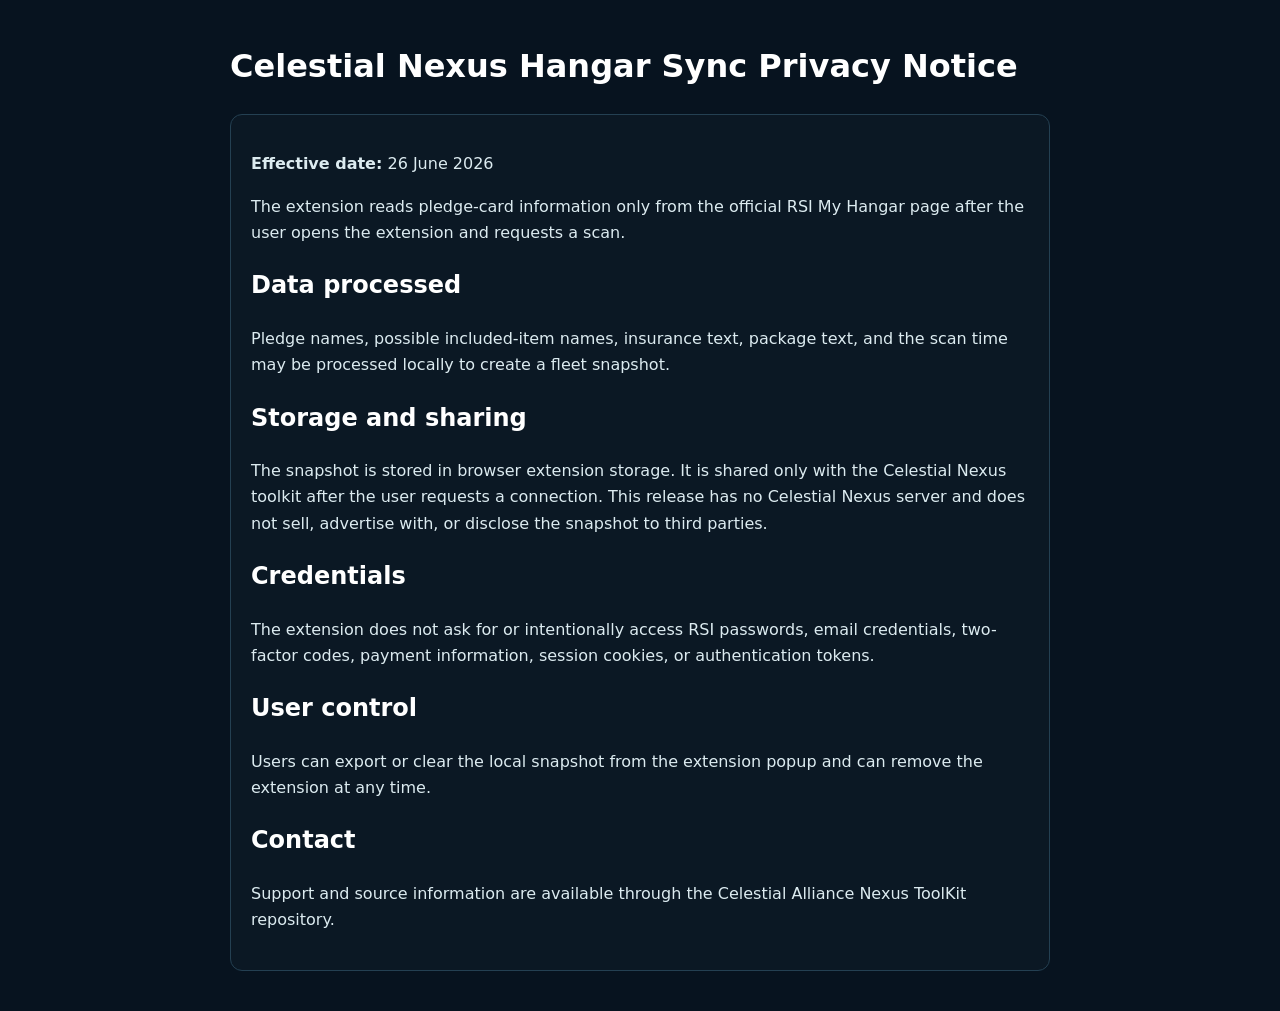
==== hangar-sync-privacy.html @ a92d1459 "Celestial Nexus V 1.2.1" ====
<!doctype html><html lang="en"><head><meta charset="utf-8"><meta name="viewport" content="width=device-width,initial-scale=1"><title>Celestial Nexus Hangar Sync — Privacy</title><style>body{max-width:820px;margin:40px auto;padding:0 20px;background:#07131f;color:#dcebf0;font:16px/1.65 system-ui,sans-serif}h1,h2{color:#fff}a{color:#38bdf8}.card{padding:20px;border:1px solid #244052;border-radius:12px;background:#0b1824}</style></head><body><h1>Celestial Nexus Hangar Sync Privacy Notice</h1><div class="card"><p><strong>Effective date:</strong> 26 June 2026</p><p>The extension reads pledge-card information only from the official RSI My Hangar page after the user opens the extension and requests a scan.</p><h2>Data processed</h2><p>Pledge names, possible included-item names, insurance text, package text, and the scan time may be processed locally to create a fleet snapshot.</p><h2>Storage and sharing</h2><p>The snapshot is stored in browser extension storage. It is shared only with the Celestial Nexus toolkit after the user requests a connection. This release has no Celestial Nexus server and does not sell, advertise with, or disclose the snapshot to third parties.</p><h2>Credentials</h2><p>The extension does not ask for or intentionally access RSI passwords, email credentials, two-factor codes, payment information, session cookies, or authentication tokens.</p><h2>User control</h2><p>Users can export or clear the local snapshot from the extension popup and can remove the extension at any time.</p><h2>Contact</h2><p>Support and source information are available through the Celestial Alliance Nexus ToolKit repository.</p></div></body></html>
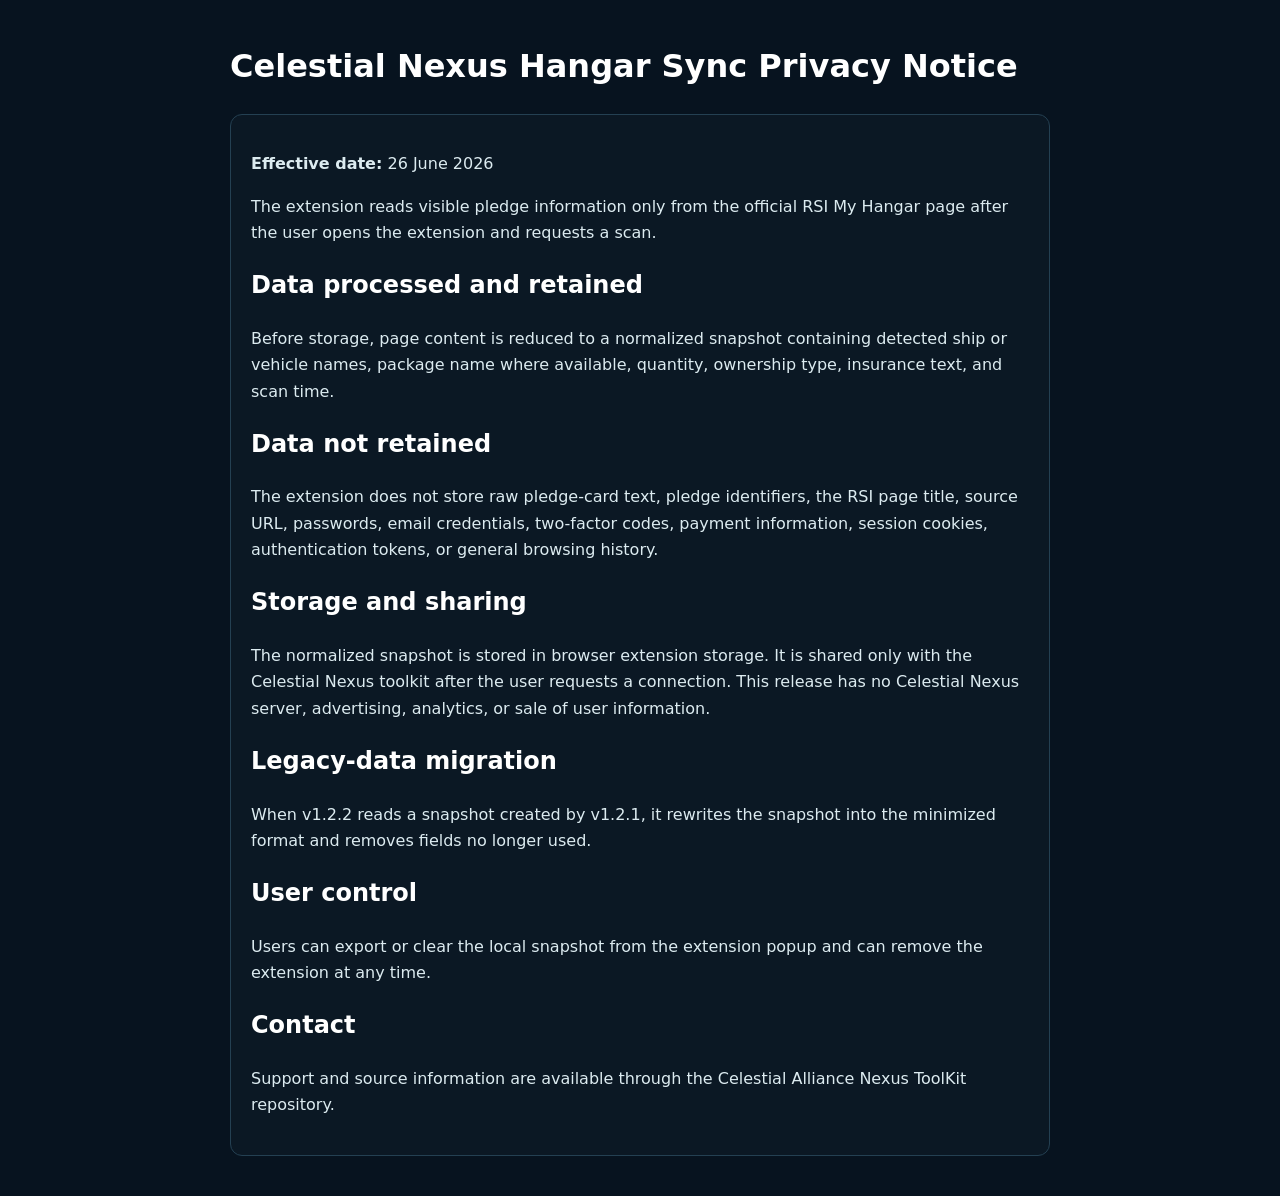
==== commit 43d0d242: "Celestial Nexus v 1.2.2" ====
--- a/hangar-sync-privacy.html
+++ b/hangar-sync-privacy.html
@@ -1 +1 @@
-<!doctype html><html lang="en"><head><meta charset="utf-8"><meta name="viewport" content="width=device-width,initial-scale=1"><title>Celestial Nexus Hangar Sync — Privacy</title><style>body{max-width:820px;margin:40px auto;padding:0 20px;background:#07131f;color:#dcebf0;font:16px/1.65 system-ui,sans-serif}h1,h2{color:#fff}a{color:#38bdf8}.card{padding:20px;border:1px solid #244052;border-radius:12px;background:#0b1824}</style></head><body><h1>Celestial Nexus Hangar Sync Privacy Notice</h1><div class="card"><p><strong>Effective date:</strong> 26 June 2026</p><p>The extension reads pledge-card information only from the official RSI My Hangar page after the user opens the extension and requests a scan.</p><h2>Data processed</h2><p>Pledge names, possible included-item names, insurance text, package text, and the scan time may be processed locally to create a fleet snapshot.</p><h2>Storage and sharing</h2><p>The snapshot is stored in browser extension storage. It is shared only with the Celestial Nexus toolkit after the user requests a connection. This release has no Celestial Nexus server and does not sell, advertise with, or disclose the snapshot to third parties.</p><h2>Credentials</h2><p>The extension does not ask for or intentionally access RSI passwords, email credentials, two-factor codes, payment information, session cookies, or authentication tokens.</p><h2>User control</h2><p>Users can export or clear the local snapshot from the extension popup and can remove the extension at any time.</p><h2>Contact</h2><p>Support and source information are available through the Celestial Alliance Nexus ToolKit repository.</p></div></body></html>+<!doctype html><html lang="en"><head><meta charset="utf-8"><meta name="viewport" content="width=device-width,initial-scale=1"><title>Celestial Nexus Hangar Sync — Privacy</title><style>body{max-width:820px;margin:40px auto;padding:0 20px;background:#07131f;color:#dcebf0;font:16px/1.65 system-ui,sans-serif}h1,h2{color:#fff}a{color:#38bdf8}.card{padding:20px;border:1px solid #244052;border-radius:12px;background:#0b1824}</style></head><body><h1>Celestial Nexus Hangar Sync Privacy Notice</h1><div class="card"><p><strong>Effective date:</strong> 26 June 2026</p><p>The extension reads visible pledge information only from the official RSI My Hangar page after the user opens the extension and requests a scan.</p><h2>Data processed and retained</h2><p>Before storage, page content is reduced to a normalized snapshot containing detected ship or vehicle names, package name where available, quantity, ownership type, insurance text, and scan time.</p><h2>Data not retained</h2><p>The extension does not store raw pledge-card text, pledge identifiers, the RSI page title, source URL, passwords, email credentials, two-factor codes, payment information, session cookies, authentication tokens, or general browsing history.</p><h2>Storage and sharing</h2><p>The normalized snapshot is stored in browser extension storage. It is shared only with the Celestial Nexus toolkit after the user requests a connection. This release has no Celestial Nexus server, advertising, analytics, or sale of user information.</p><h2>Legacy-data migration</h2><p>When v1.2.2 reads a snapshot created by v1.2.1, it rewrites the snapshot into the minimized format and removes fields no longer used.</p><h2>User control</h2><p>Users can export or clear the local snapshot from the extension popup and can remove the extension at any time.</p><h2>Contact</h2><p>Support and source information are available through the Celestial Alliance Nexus ToolKit repository.</p></div></body></html>
